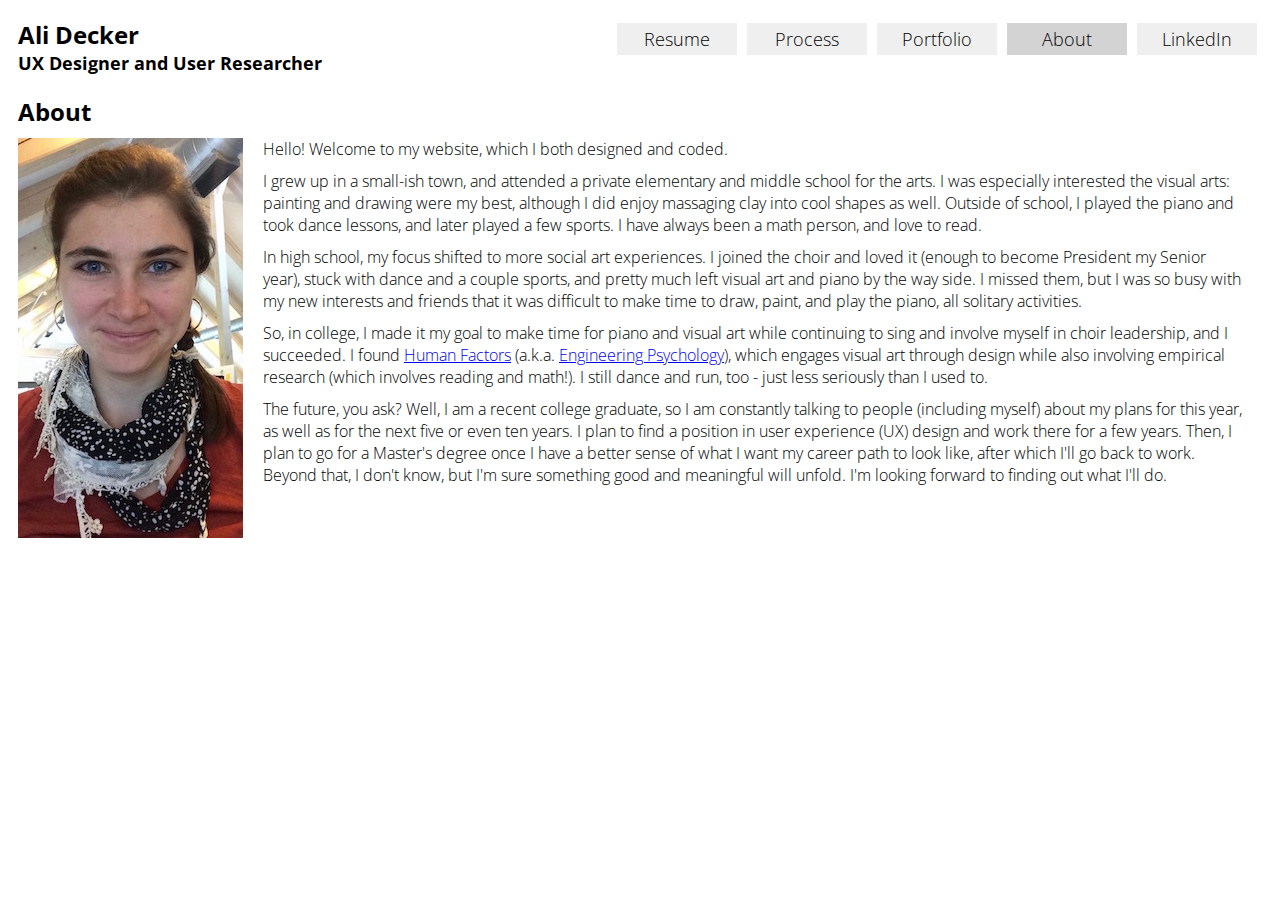
==== about.html @ 9d0f4a04 "Added about page" ====
<!doctype html>

<html>

  <head>
    <title>Ali Decker's Website</title>
    <meta charset="utf-8" />
    <link href="https://fonts.googleapis.com/css?family=Open+Sans" rel="stylesheet">
    <link href="BWstyle.css" rel="stylesheet" />
  </head>

  <body>
    <div id="menu-bar">
      <div class="home btn" onclick="location.href='index.html';"><h1>Ali Decker</h1><h2 id="subtitle">UX Designer and User Researcher</h2></div>
      <div id="menu-btns">
        <button class="btn" onclick="location.href='resume.html';">Resume</button>
        <button class="btn" onclick="location.href='process.html';">Process</button>
        <button class="btn" onclick="location.href='portfolio.html';">Portfolio</button>
        <button class="btn active" onclick="location.href='about.html';">About</button>
        <button class="btn" id="linkedin" onclick="location.href='https://www.linkedin.com/in/alexandra-ali-decker-466ba3103/';">LinkedIn</button>
      </div>
    </div>
	<h1>About</h1>
  <div class="contents">
    <img id="resume-photo" src="IMG_4165.jpg" alt="Headshot of Ali Decker" />
    <div class="bio">
      <div class="bp">Hello! Welcome to my website, which I both designed and coded.</div>
      <div class="bp">I grew up in a small-ish town, and attended a private elementary and middle school for the arts. I was especially interested the visual arts: painting and drawing were my best, although I did enjoy massaging clay into cool shapes as well. Outside of school, I played the piano and took dance lessons, and later played a few sports. I have always been a math person, and love to read.</div>
      <div class="bp">In high school, my focus shifted to more social art experiences. I joined the choir and <span class=love> loved </span> it (enough to become President my Senior year), stuck with dance and a couple sports, and pretty much left visual art and piano by the way side. I missed them, but I was so busy with my new interests and friends that it was difficult to make time to draw, paint, and play the piano, all solitary activities.</div>
      <div class="bp">So, in college, I made it my goal to make time for piano and visual art while continuing to sing and involve myself in choir leadership, and I succeeded. I found <a href="https://en.wikipedia.org/wiki/Human_factors_and_ergonomics">Human Factors</a> (a.k.a. <a href="https://en.wikipedia.org/wiki/Engineering_psychology">Engineering Psychology</a>), which engages visual art through design while also involving empirical research (which involves reading and math!). I still dance and run, too - just less seriously than I used to.</div>
      <div class="bp">The future, you ask? Well, I am a recent college graduate, so I am constantly talking to people (including myself) about my plans for this year, as well as for the next five or even ten years. I plan to find a position in user experience (UX) design and work there for a few years. Then, I plan to go for a Master's degree once I have a better sense of what I want my career path to look like, after which I'll go back to work. Beyond that, I don't know, but I'm sure something good and meaningful will unfold. I'm looking forward to finding out what I'll do.</div>
    </div>
  </div>
  </body>

</html>
---- BWstyle.css ----
body {
    background-color: white;
    font-family: 'Open Sans', sans-serif;
    font-weight: 200;
    text-align: left;
    font: black;
    padding: 10px;
}
h1 {
	font-size: 24px;
	margin-bottom: 0px;
	margin-top: 0px;
}
h2 {
	font-size: 18px;
	margin-top: 10px;
	margin-bottom: 0px;
}
h3 {
	font-size: 14px;
	margin-top: 10px;
	margin-bottom: 0px;
}
#subtitle {
	margin-top: 0px;
	margin-bottom: 20px;
}
.home:hover {
	color: #808080;
	cursor: pointer;
}
#menu-bar {
	display: flex;
	flex-direction: row;
	justify-content: space-between;
}
#menu-btns {
	display: flex;
	flex-direction: row;
	justify-content: flex-end;
}
#menu-btns button{
	/*background-color: white;*/
	font-family: 'Open Sans', sans-serif;
    font-weight: 200;
	color: black;
	font-size: 18px;
	width: 120px;
	height: 32px;
	border: none;
	border-radius: 0px;
	margin: 5px;
}
#menu-btns button:hover {
	background-color: #D3D3D3;
	cursor: pointer;
}
.active {
	background-color: #D3D3D3;
}
#linkedin:hover{
	/*background-color: #0077B5;
	color: white;*/
	color: #0077B5;
}
.contents {
	display: flex;
	flex-direction: row;
}
#resume-photo {
	margin: 10px 20px 10px 0px;
	height: 100%;
	width: auto;
}
.bp {
	margin: 10px 20px 10px 0px;
}
.resume-head {
	text-decoration: underline;
	margin-top: 25px;
}
p {
	margin: 0px;
}
.resume-block {
	display: flex;
	flex-direction: row;
	flex-wrap: wrap;
}
.res-contents {
	flex: 0 0 400px;
	display: block;
	margin-right: 5px;
}
.res-contents-2 {
    flex: 0 0 560px;
    display: block;
    margin-right: 20px;
}
.res-skills {
	flex: 0 0 200px;
	display: block;
}
#interests {
	justify-content: left;
}
ul {
	margin-top: 0px;
}
#all-photos{
	display: flex;
	flex-direction: row;
	flex-wrap: wrap;
}
.container {
	position: relative;
}
.title-photo {
    width: 300px;
    height: 300px;
    margin: 20px;
}
.overlay {
  position: absolute;
  top: 20px;
  bottom: 20px;
  left: 20px;
  right: 20px;
  height: 300px;
  width: 300px;
  opacity: 0;
  background-color: white;
}
.container:hover .overlay {
  opacity: 0.85;
}
.text {
	position: absolute;
	top: 100px;
	left: 50px;
	color: black;
	text-decoration: none;
	text-align: left;
	margin-right: 30px;
}
#back-btn {
	color: black;
	margin-bottom: 10px;
}
.tablet-photo {
    width: 75%;
    height: 75%;
    margin: 20px 0 20px 0;
}
.reg-photo {
    width: 50%;
    height: 50%;
    margin: 20px 0 20px 0;
}
.app-photo {
    width: 300px;
    height: 100%;
    margin: 20px 10px 20px 0;
}
.vert-block-photo {
	height: 50%;
	width: 80%;
	width: 100%;
}
.proj-block {
	display: flex;
	flex-direction: row;
	justify-content: space-between;
}
.vert-block {
	display: block;
	flex-direction: column;
	/*justify-content: space-between;*/
	margin: 20px 20px 20px 0;
}
.text-block p{
	margin-bottom: 10px;
}
.flex-text p{
	margin-top: 20px;
	margin-left: 20px;
}
.img-block {
	display: block;
	height: 100%;
	width: auto;
	margin: 0px;
}
iframe {
    margin: 20px 0px 20px; 
}
.dense-photo {
	width: 50%;
    height: 50%;
    margin: 20px 20px 20px 0;
}
#spoon-carving {
    width: 200px;
    height: 650px;
    margin-bottom: 20px;
}
#train-bars {
	/*width: 18.25%;
	height: 36.5%;*/
	width: 36%;
	height: 72%;
	margin: 20px 11% 20px 20px;
}
.icon-photo {
	width: 136px;
	height: 136px;
}
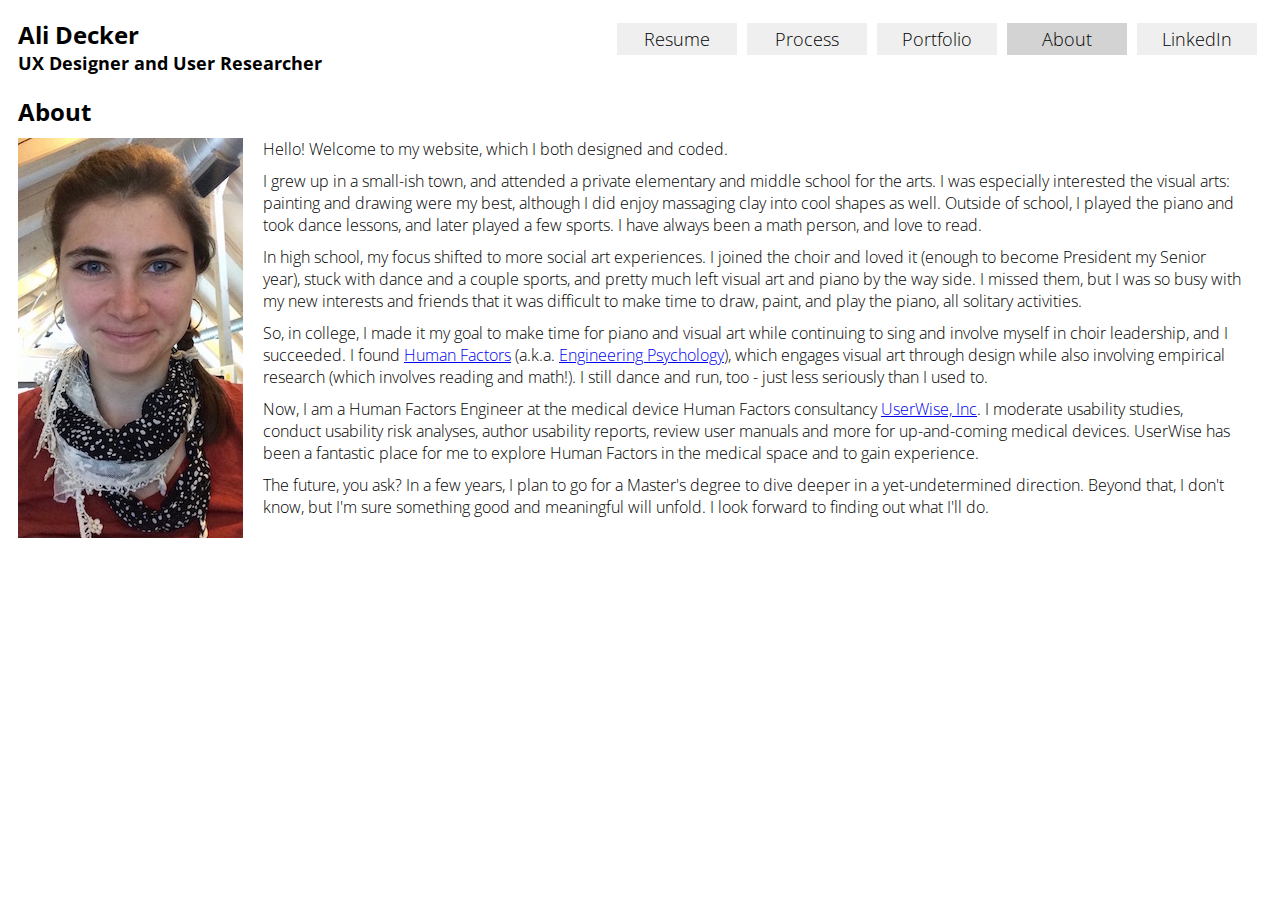
==== commit 7a4848df: "Included UserWise" ====
--- a/about.html
+++ b/about.html
@@ -28,7 +28,8 @@
       <div class="bp">I grew up in a small-ish town, and attended a private elementary and middle school for the arts. I was especially interested the visual arts: painting and drawing were my best, although I did enjoy massaging clay into cool shapes as well. Outside of school, I played the piano and took dance lessons, and later played a few sports. I have always been a math person, and love to read.</div>
       <div class="bp">In high school, my focus shifted to more social art experiences. I joined the choir and <span class=love> loved </span> it (enough to become President my Senior year), stuck with dance and a couple sports, and pretty much left visual art and piano by the way side. I missed them, but I was so busy with my new interests and friends that it was difficult to make time to draw, paint, and play the piano, all solitary activities.</div>
       <div class="bp">So, in college, I made it my goal to make time for piano and visual art while continuing to sing and involve myself in choir leadership, and I succeeded. I found <a href="https://en.wikipedia.org/wiki/Human_factors_and_ergonomics">Human Factors</a> (a.k.a. <a href="https://en.wikipedia.org/wiki/Engineering_psychology">Engineering Psychology</a>), which engages visual art through design while also involving empirical research (which involves reading and math!). I still dance and run, too - just less seriously than I used to.</div>
-      <div class="bp">The future, you ask? Well, I am a recent college graduate, so I am constantly talking to people (including myself) about my plans for this year, as well as for the next five or even ten years. I plan to find a position in user experience (UX) design and work there for a few years. Then, I plan to go for a Master's degree once I have a better sense of what I want my career path to look like, after which I'll go back to work. Beyond that, I don't know, but I'm sure something good and meaningful will unfold. I'm looking forward to finding out what I'll do.</div>
+      <div class="bp">Now, I am a Human Factors Engineer at the medical device Human Factors consultancy <a href="http://www.userwiseconsulting.com/">UserWise, Inc</a>. I moderate usability studies, conduct usability risk analyses, author usability reports, review user manuals and more for up-and-coming medical devices. UserWise has been a fantastic place for me to explore Human Factors in the medical space and to gain experience.</div>
+      <div class="bp">The future, you ask? In a few years, I plan to go for a Master's degree to dive deeper in a yet-undetermined direction. Beyond that, I don't know, but I'm sure something good and meaningful will unfold. I look forward to finding out what I'll do.</div>
     </div>
   </div>
   </body>
--- a/BWstyle.css
+++ b/BWstyle.css
@@ -214,4 +214,26 @@
 .icon-photo {
 	width: 136px;
 	height: 136px;
+}
+#home-photos {
+	display: flex;
+	flex-direction: row;
+	flex-wrap: wrap;
+}
+.portfolio-text {
+	width: 300px;
+/*}
+.portfolio-text p{*/
+	color: black;
+	text-decoration: none;
+	margin-left: 20px;
+}
+.home-container {
+	position: relative;
+	background-color: #D3D3D3;
+	margin: 20px 20px 0 0;
+	padding-bottom: 20px;
+}
+.home-container:hover .overlay {
+  opacity: 0.85;
 }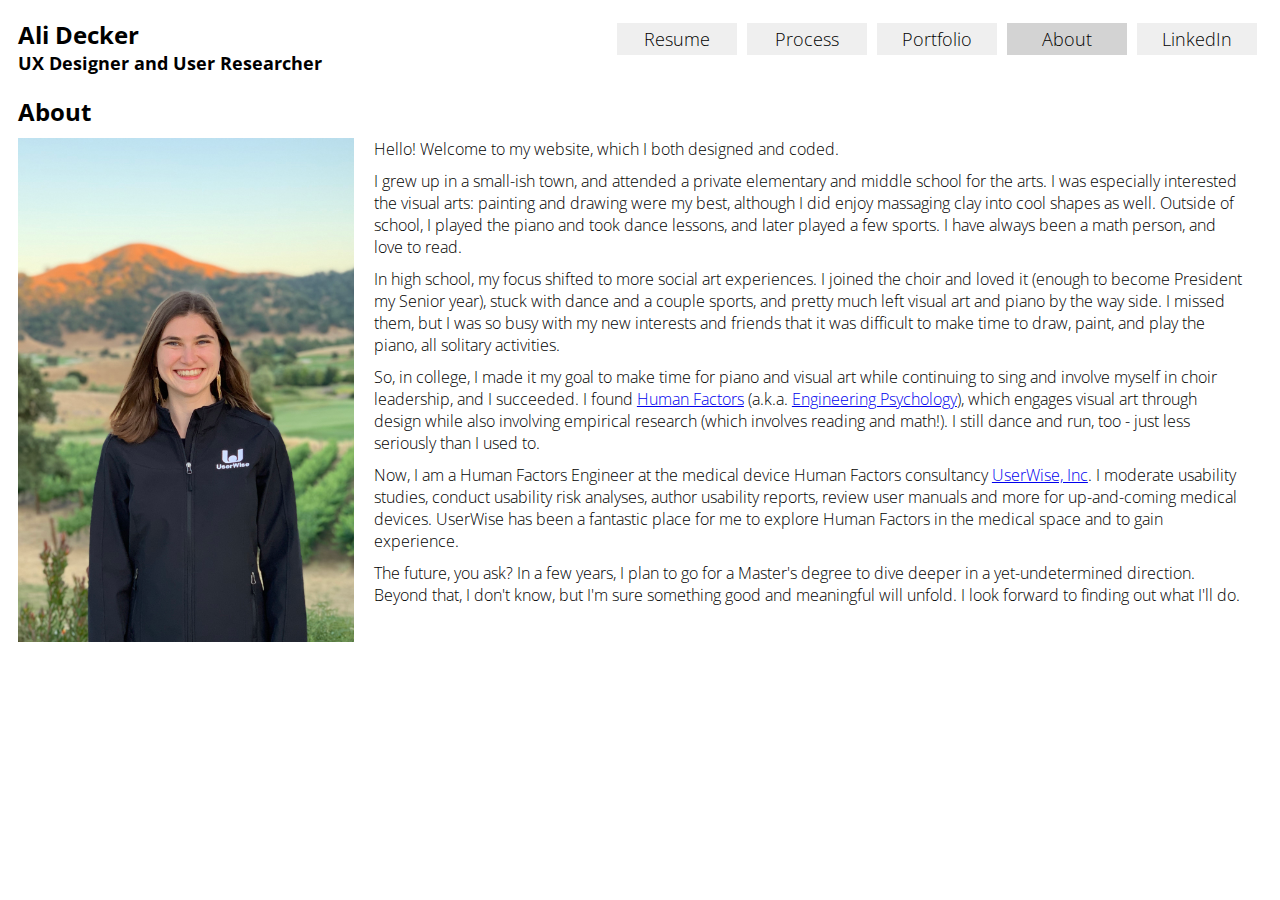
==== commit 2c2d8423: "Changed to UserWise headshot" ====
--- a/about.html
+++ b/about.html
@@ -17,12 +17,12 @@
         <button class="btn" onclick="location.href='process.html';">Process</button>
         <button class="btn" onclick="location.href='portfolio.html';">Portfolio</button>
         <button class="btn active" onclick="location.href='about.html';">About</button>
-        <button class="btn" id="linkedin" onclick="location.href='https://www.linkedin.com/in/alexandra-ali-decker-466ba3103/';">LinkedIn</button>
+        <button class="btn" id="linkedin" onclick="location.href='https://www.linkedin.com/in/ali-decker-466ba3103/';">LinkedIn</button>
       </div>
     </div>
 	<h1>About</h1>
   <div class="contents">
-    <img id="resume-photo" src="IMG_4165.jpg" alt="Headshot of Ali Decker" />
+    <img id="resume-photo" src="Ali-userwise.jpg" alt="Headshot of Ali Decker" />
     <div class="bio">
       <div class="bp">Hello! Welcome to my website, which I both designed and coded.</div>
       <div class="bp">I grew up in a small-ish town, and attended a private elementary and middle school for the arts. I was especially interested the visual arts: painting and drawing were my best, although I did enjoy massaging clay into cool shapes as well. Outside of school, I played the piano and took dance lessons, and later played a few sports. I have always been a math person, and love to read.</div>
--- a/BWstyle.css
+++ b/BWstyle.css
@@ -69,9 +69,20 @@
 }
 #resume-photo {
 	margin: 10px 20px 10px 0px;
+	height: 27%;
+	width: 27%;
+}
+/*FIX FOR MOBILE LATER*/
+/*@media only screen and (max-width: 800px) {
+.contents {
+	display: flex;
+	flex-direction: column;
+}
+#resume-photo {
+	margin: 10px 20px 10px 0px;
 	height: 100%;
-	width: auto;
-}
+	width: 100%;
+}*/
 .bp {
 	margin: 10px 20px 10px 0px;
 }
